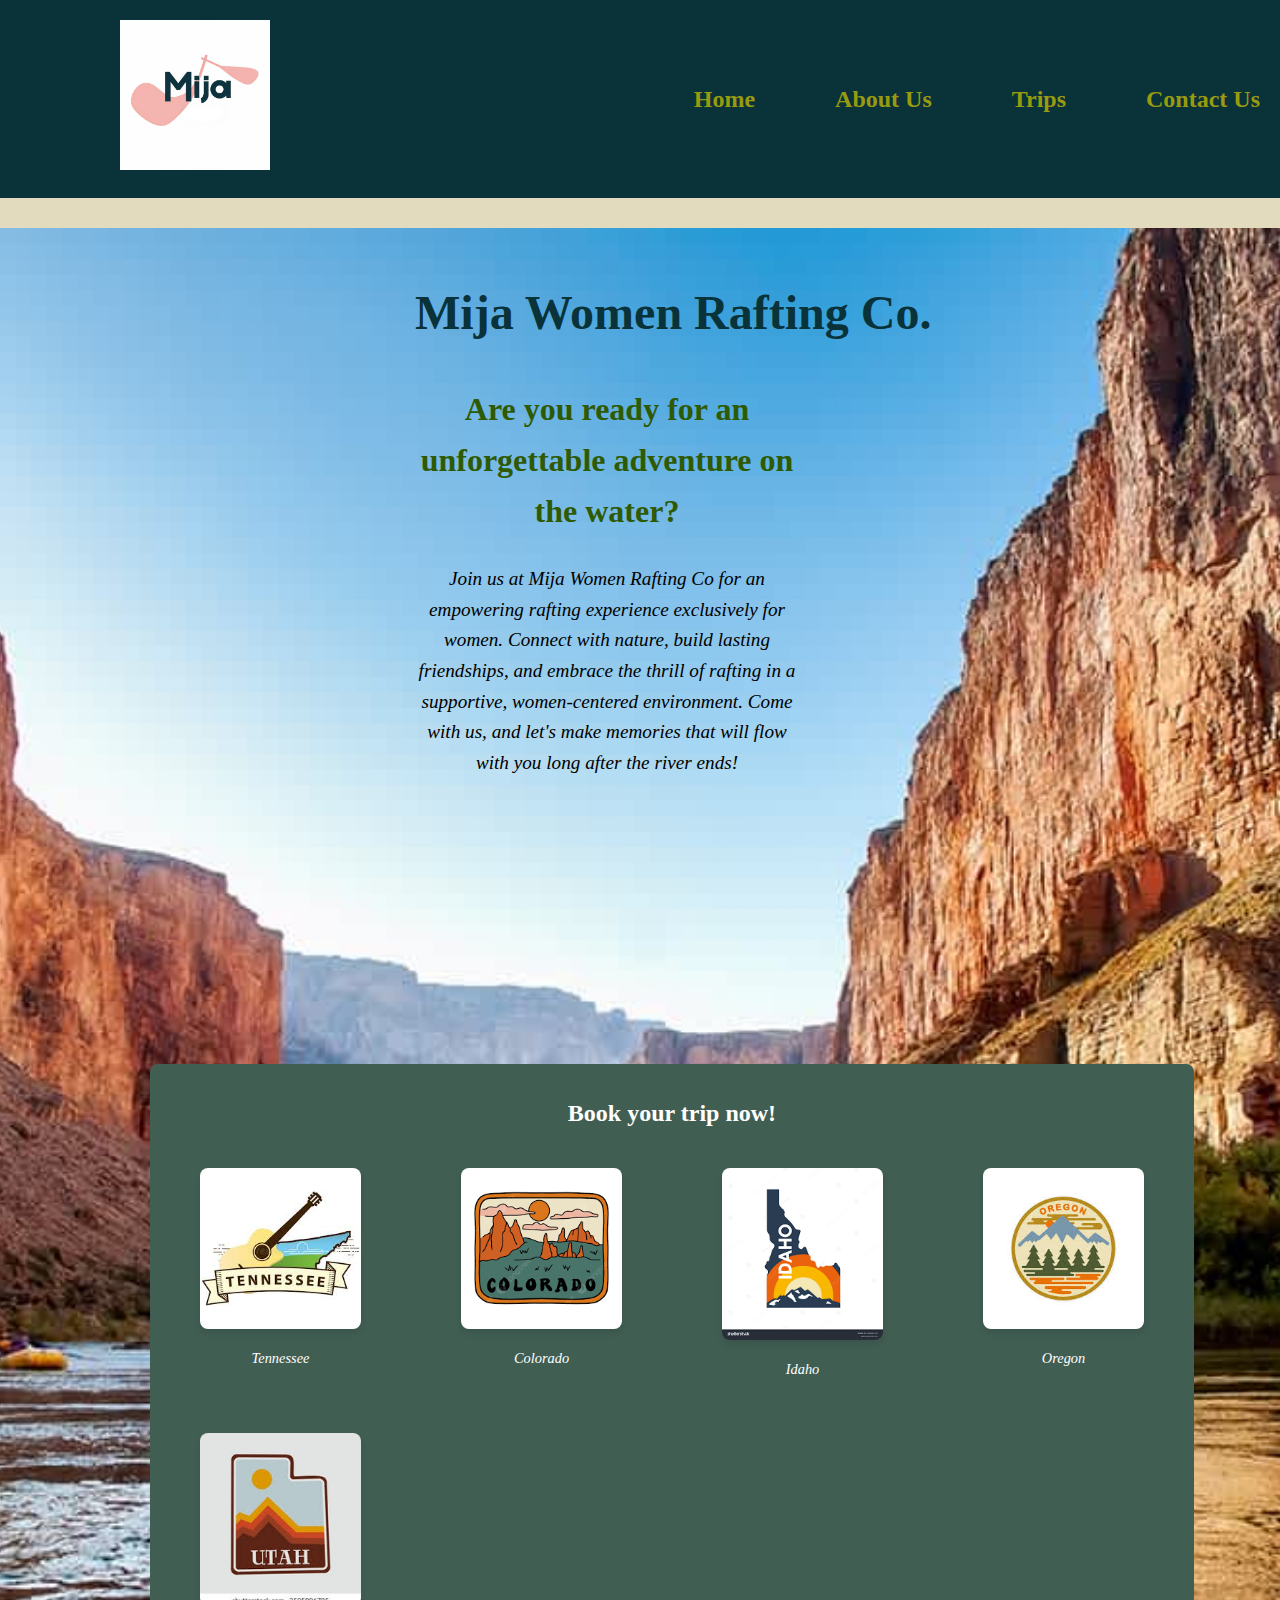
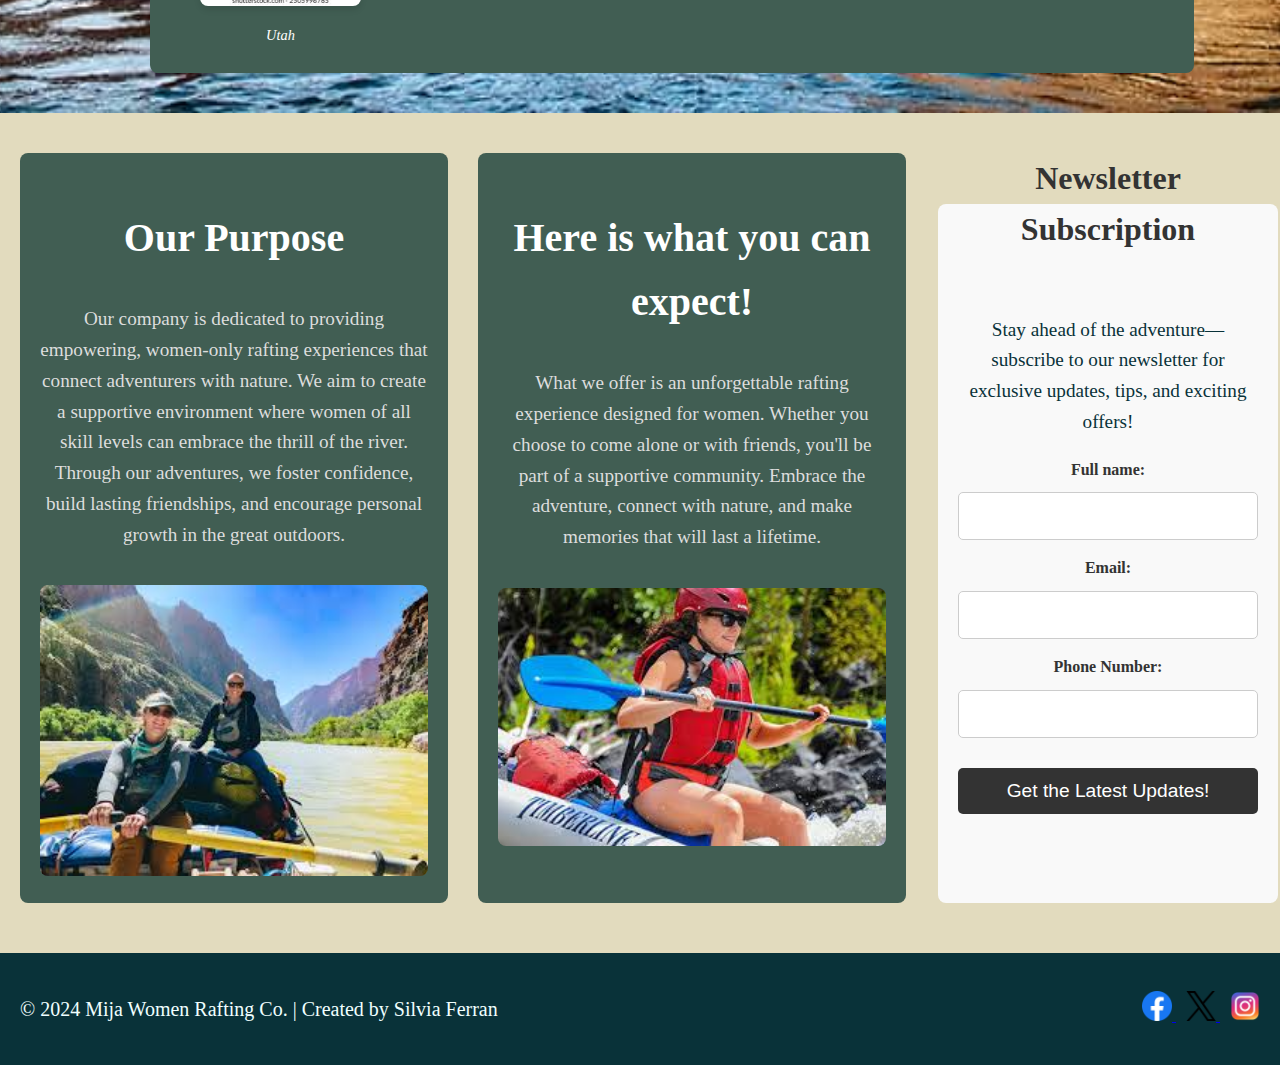
==== wwr/index.html @ 83a9d546 "home" ====
<!DOCTYPE html>
<html lang="en-US">
   <head>
       <meta charset="utf-8">
       <meta name="viewport" content="width=device-width, initial-scale=1">
       <title>About Us | Mija Women Rafting Co.</title>
       <meta name="author" content="Silvia Ferran">
       <meta name="description" content="A rafting company website featuring our history and showcasing images of the services we offer.">
       <link rel="stylesheet" href="styles/rafting.css">
       <link rel="preconnect" href="https://fonts.googleapis.com">
       <link rel="preconnect" href="https://fonts.gstatic.com" crossorigin>
       <link href="https://fonts.googleapis.com/css2?family=Barrio&display=swap" rel="stylesheet">
   </head>
   <body>
    <header class="header">
        <div class="logo-container">
            <img src="images/logo.jpg" alt=" Company Logo" class="logo">
        </div>
        <nav class="nav">
            <ul class="nav-list">   
                <li><a href="index.html">Home</a></li>
                <li><a href="about.html">About Us</a></li>
                <li><a href="trips.html">Trips</a></li>
                <li><a href="contact.html">Contact Us</a></li>
            </ul>
        </nav>   
    </header>
    <main>
        <section class="main-container">
            <div class="container">
                <div class="content">
                    <h1>Mija Women Rafting Co.</h1>
                    <h2>Are you ready for an unforgettable adventure on the water? </h2>
                    <p>Join us at Mija Women Rafting Co for an empowering rafting experience exclusively for women. Connect with nature, build lasting friendships, and embrace the thrill of rafting in a supportive, women-centered environment. Come with us, and let's make memories that will flow with you long after the river ends!</p>
                </div>
                <section class="book-trip">
                    <h2>Book your trip now!</h2>
                    <div class="book-gallery">
                        <figure class="book-item">
                            <img src="images/tennessee.jpeg" alt="image 1">      
                            <figcaption>Tennessee</figcaption>
                        </figure>
                        <figure class="book-item">
                            <img src="images/colorado.png" alt="image 2">     
                            <figcaption>Colorado</figcaption>
                        </figure>
                        <figure class="book-item">
                            <img src="images/idaho.png" alt="image 3">     
                            <figcaption>Idaho</figcaption>
                        </figure>
                        <figure class="book-item">
                            <img src="images/oregon.jpeg" alt="image 4">     
                            <figcaption>Oregon</figcaption>
                        </figure>
                        <figure class="book-item">
                            <img src="images/utah.jpeg" alt="image 5">      
                            <figcaption>Utah</figcaption>
                        </figure>
                    </div>    
                </section>
            </div>
        </section>
        <section class="hero2">
            <div>
                <h2>Our Purpose</h2>
                <article>
                    <p>Our company is dedicated to providing empowering, women-only rafting experiences that connect adventurers with nature. We aim to create a supportive environment where women of all skill levels can embrace the thrill of the river. Through our adventures, we foster confidence, build lasting friendships, and encourage personal growth in the great outdoors.</p>
                    <img src="images/home1.jpeg" alt="purpose">
                </article>
            </div>
            <div>
                <h2>Here is what you can expect!</h2>
                <article>
                    <p>What we offer is an unforgettable rafting experience designed for women. Whether you choose to come alone or with friends, you'll be part of a supportive community. Embrace the adventure, connect with nature, and make memories that will last a lifetime.</p>
                    <img src="images/home2.jpeg" alt="offer">
                </article>
            </div>
            <fieldset class="left-column2">
                <legend>Newsletter Subscription</legend>
                <p>Stay ahead of the adventure—subscribe to our newsletter for exclusive updates, tips, and exciting offers!</p>
                <div class="form-group2">
                    <label for="fullname">Full name:</label>
                    <input type="text" id="fullname" name="fullname">
                </div>
                <div class="form-group2">
                    <label for="useremail">Email:</label>
                    <input type="email" id="useremail" name="useremail">    
                </div>
                <div class="form-group2">
                    <label for="phonenumber">Phone Number:</label>
                    <input type="phone" id="number" name="number">    
                </div>
                <button type="submit">Get the Latest Updates!</button>
            </fieldset>
          </section>
    </main>
    <footer class="footer">
        <div class="footer-content">
            <p>&copy; 2024 Mija Women Rafting Co. | Created by Silvia Ferran</p>
            <div class="footer-icons">
                <a href="https://www.facebook.com/">
                    <img src="images/facebook.webp" alt="Facebook" width="30">
                </a> 
                <a href="https://x.com/?lang=en" >
                    <img src="images/x.webp" alt="x.com" width="30"> 
                </a>
                <a href="https://www.instagram.com/" >
                    <img src="images/instagram.webp" alt="image 5" width="30"> 
                </a>
            </div>
        </div>   
    </footer>
   </body>
</html>
---- wwr/styles/rafting.css ----
:root {
    /* Typography */
    --font-size: 16px;
    --heading-font-size: 2rem;
    --subheading-font-size: 1.5rem;

    /* Colors */
    --primary-color: #093239;
    --second-color: #989b0f;
    --accent-color1: #354752;
    --background1: #E2DBBE;
    --background2: #415e53;
    --text-color1: #2f5a04;

    /* Spacing */
    --padding20: 20px;
    --margin30: 30px;
}

body {
    font-size: var(--font-size);
    color: var(--primary-color);
    background-color: var(--background1);
    margin: 0;
    line-height: 1.6;
    text-align: center;
}

header {
    display: grid;
    grid-template-columns: 1fr auto auto;
    align-items: center;
    padding: var(--padding20);
    background-color: var(--primary-color);
    color: white;
    margin-bottom: 30px;
}

.logo {
    max-height: 150px;
    width: auto;
    margin-left: 100px;
}

.logo-container{
    grid-column: 1; 
    justify-self: end; 
    margin-right: auto;
}

.nav {
    grid-column: 3; 
    justify-self: start; 
}

.nav-list {
    display: flex;
    gap: var(--padding20);
    list-style: none;
    margin: 0;
    padding: 0;
}

.nav-list a {
    text-decoration: none;
    color:var(--second-color);
    font-weight: bold;
    font-size: 1.5rem;
    margin-left: 60px;
}

.hero {
    padding: var(--padding20);
    background-color: azure;
    text-align: center;
}

.hero h1 {
    color: var(--primary-color);
    font-size: 2.5rem;
    margin-bottom: var(--padding20);
}

.hero article {
    display: flex;
    flex-wrap: wrap;
    justify-content: center;
    align-items: center;
    gap: 20px;
    padding: var(--padding20);
    background-color: var(--background2);
    border-radius: 8px;
    box-shadow: 0 4px 6px rgba(0, 0, 0, 0.1);
}

.hero article img {
    flex: 0 0 200px;
    border-radius: 5px;
}

.hero article p {
    flex: 1;
    font-size: 1.2rem;
    color: white;
}

.history {
    padding: 40px;
    background-color: azure;
    box-shadow: 0 4px 6px rgba(0, 0, 0, 0.1);
    margin: var(--margin30) auto;
}

.history h2 {
    font-size: 2.1rem;
    color: var(--primary-color);
}

.history-content {
    display: grid;
    grid-template-columns: 1fr auto 1fr;
    gap: var(--padding20);
    align-items: center;
}

.history-image img {
    max-width: 100%;
    border-radius: 8px;
}

.adventures {
    padding: var(--padding20);
    background-color: var(--background2);
    color: white;
    text-align: center;
    border-radius: 8px;
    margin-bottom: 30px;
}

.adventures h2 {
    font-size: 2rem;
    color: azure;
    margin-bottom: var(--padding20);
}

.adventure-gallery {
    display: grid;
    grid-template-columns: repeat(auto-fit, minmax(200px, 1fr));
    gap: 20px;
}

.adventure-item img {
    width: 100%;
    height: auto;
    border-radius: 8px;
    box-shadow: 0 4px 6px rgba(0, 0, 0, 0.1);
}

.adventure-item figcaption {
    font-size: 0.9rem;
    margin-top: 10px;
    font-style: italic;
}

.footer {
    background-color: var(--primary-color);
    color: var(--second-color);
    display: flex;
    justify-content: space-between;
    align-items: center;
    padding: var(--padding20);
    margin-top: 50px;
}

.footer p{
    color: azure;
}

.footer-content{
    display: flex;
    justify-content: space-between;
    align-items: center;
    width: 100%; 
}

.footer-icons a img {
    width: 30px;
    height: 30px;
    margin-left: 10px;
}

.main{
    max-width: 1200px;
    margin: auto;
    padding: 20px;
}
.form-container {
    display: grid;
    grid-template-columns: 1fr 1fr;
    gap: 20px;
    width: 100%;
    max-width: 1200px;
    margin: 0 auto;
}

.right-column {
    padding: 20px;
    border: 1px solid #000;
    word-wrap: break-word;
    max-width: 100%;
    border-radius: 8px;
    background-color:#9dbbaf;
}

.left-column{
    padding: 20px;
    border: 1px solid #000;
    word-wrap: break-word;
    max-width: 100%;
    border-radius: 8px;
    background-color: #9dbbaf;
}

fieldset {
    border: none;
    padding: 15px;
    border-radius: 8px;
    flex: 1;
    min-width: 300px;
}

legend {
    font-size: 30px;
    font-weight: bold;
    color: #333;
}

.form-group {
    margin-bottom: 10px;
    margin-right: 15px;
    font-size: 20px;
    text-align: left;
}

.form-radio{
    display: flex;
    flex-direction:row;
    font-size: 16px;

}

.radio-group label {
    display: flex;
    align-items: center; 
    font-size: 16px; 
    color: #000; 
}

.radio-group input[type="radio"] {
    margin-right: 10px; 
}

.form-checkbox{
    display: flex;
    align-items: center; 
    font-size: 16px;
    color: #333; 
}

.checkbox-group input[type="checkbox"] {
    margin-right: 10px; 
}

p{
    font-size: 20px;
    color:#000;
}

label {
    display: block;
    margin-bottom: 5px;
    font-weight: bold;
    color: #000;
}

input, textarea, select {
    width: 100%;
    padding: 8px;
    border: 1px solid #ccc;
    border-radius: 5px;
    font-size: 16px;
}

textarea {
    resize: none;
}


button {
    width: 60%;
    padding: 10px;
    background-color:#415e53;
    color: white;
    border: none;
    border-radius: 5px;
    font-size: 20px;
    cursor: pointer;
    
}

button:hover {
    background-color:#9dbbaf;
    
}

.google-maps {
    margin-top: 15px;
    margin-bottom: 35px;
}

.image-row {
    display: flex;
    gap: 20px;
    justify-content: center;
    align-items: center;
    flex-wrap: wrap;
}

.image-item {
    text-align: center; 
    max-width: 150px; 
}

.image-item img {
    width: 100%;
    height: auto;
    border-radius: 8px; 
    box-shadow: 0 4px 6px rgba(0, 0, 0, 0.1); 
}

.image-item p {
    margin-top: 10px;
    font-size: 16px; /* Adjust font size */
    color: #000;
    font-weight: bold;
}

@media (max-width: 768px) {
    .form-container {
        grid-template-columns: 1fr; 
    }
}

.footer-link a {
    color:#E2DBBE;
    font-size: 18px;
    text-decoration: none;
    margin-top: 10px;
}

.footer-links a:hover {
    color:beige;
}

h3{
    font-size: 30px;
    font-weight: bold;
    color: #333;
}

.main {
    background-color: #fff;
    text-align: center;
    padding: 40px 0;
}

.container {
    width: 100%;
    margin: 0 auto;
    background-image: url('../images/rafting.jpg');
    background-size: cover;
    background-position: center;
    background-repeat: no-repeat;
    min-height: 400px;
    padding: 10px;
}

.content{
    padding: 5px;
    width: 30%;
    margin-left: 400px;
    margin-right: auto; 
}

.content h1  {
    font-size: 3rem;
    white-space: nowrap;
    
}

.content h2  {
    font-size: 2rem; 
    color: var(--text-color1);
}

.content p {
    font-size: 1.2rem;
    margin-bottom: 280px;
    font-style: italic;
}

.book-trip{
    padding: 10px;
    background-color: var(--background2);
    color: white;
    text-align: center;
    border-radius: 8px;
    margin-bottom: 30px;
    margin-left: 140px;
    margin-right: 40px;
    width: 80%;
}

.book h2 {
    font-size: 2rem;
    color: azure;
    margin-bottom: var(--padding20);
}

.book-gallery {
    display: grid;
    grid-template-columns: repeat(auto-fit, minmax(200px, 1fr));
    gap: 20px;
}

.book-item img {
    width: 100%;
    height: auto;
    border-radius: 8px;
    box-shadow: 0 4px 6px rgba(0, 0, 0, 0.1);
}

.book-item figcaption {
    font-size: 0.9rem;
    margin-top: 10px;
    font-style: italic;
}

.images {
    display: flex;
    flex-direction: column;
    align-items: center;
    justify-content:center;
    margin-top: 30px;
}

.image-item {
    width: 30%;
    margin: 10px;
    text-align: center;   
}

.image-item img {
    width: 150%;
    height: auto;
    border-radius: 8px;
}

.image-item label {
    display: block;
    font-size: 1.5rem;
    font-weight: bold;
    margin-top: 10px;
    margin-right: 20px;
}

.hero2 {
    display: flex;
    justify-content: space-between;
    gap: 30px;
    margin-top: 40px;
    margin-left: 20px;
}

.hero2 > div {
    background-color: var(--background2);
    padding: 20px;
    border-radius: 8px;
    display: flex;
    flex-direction: column;
    width: 45%;
    color: white; 
}

.hero2 h2 {
    font-size: 2.5rem;
    margin-bottom: 15px;
    font-weight: bold;
    color: #fff;  
}

.hero2 article p {
    font-size: 1.2rem;
    color: #ddd;  
    line-height: 1.6;
    margin-bottom: 20px;
}

.hero2 img {
    width: 100%;
    height: auto;
    border-radius: 8px; 
    margin-top: 15px; 
}

.left-column2 {
    background-color: #f9f9f9; 
    padding: 20px;
    border-radius: 8px;
    width: 100%;
}

.left-column2 legend {
    font-size: 2rem;
    margin-bottom: 20px;
    font-weight: bold;
    color: #333;
}

.left-column2 p {
    font-size: 1.2rem;
    color:var(--primary-color)
    margin-bottom: 20px;
}

.left-column2 .form-group2 {
    margin-bottom: 15px;
}

.left-column2 .form-group2 label {
    display: block;
    margin-bottom: 5px;
    font-size: 1rem;
    color: #333;
}

.left-column2 .form-group2 input {
    width: 100%;
    padding: 12px;
    font-size: 1.2rem;
    border-radius: 5px;
    border: 1px solid #ccc;
    margin-top: 5px;
    box-sizing: border-box;
}

.left-column2 button {
    width: 100%;
    padding: 12px;
    background-color: #333; 
    color: white;
    font-size: 1.2rem;
    border: none;
    border-radius: 5px;
    cursor: pointer;
    margin-top: 15px; 
}

/* Button hover effect */
.left-column2 button:hover {
    background-color: #555; /* Lighter shade when hovering */
}
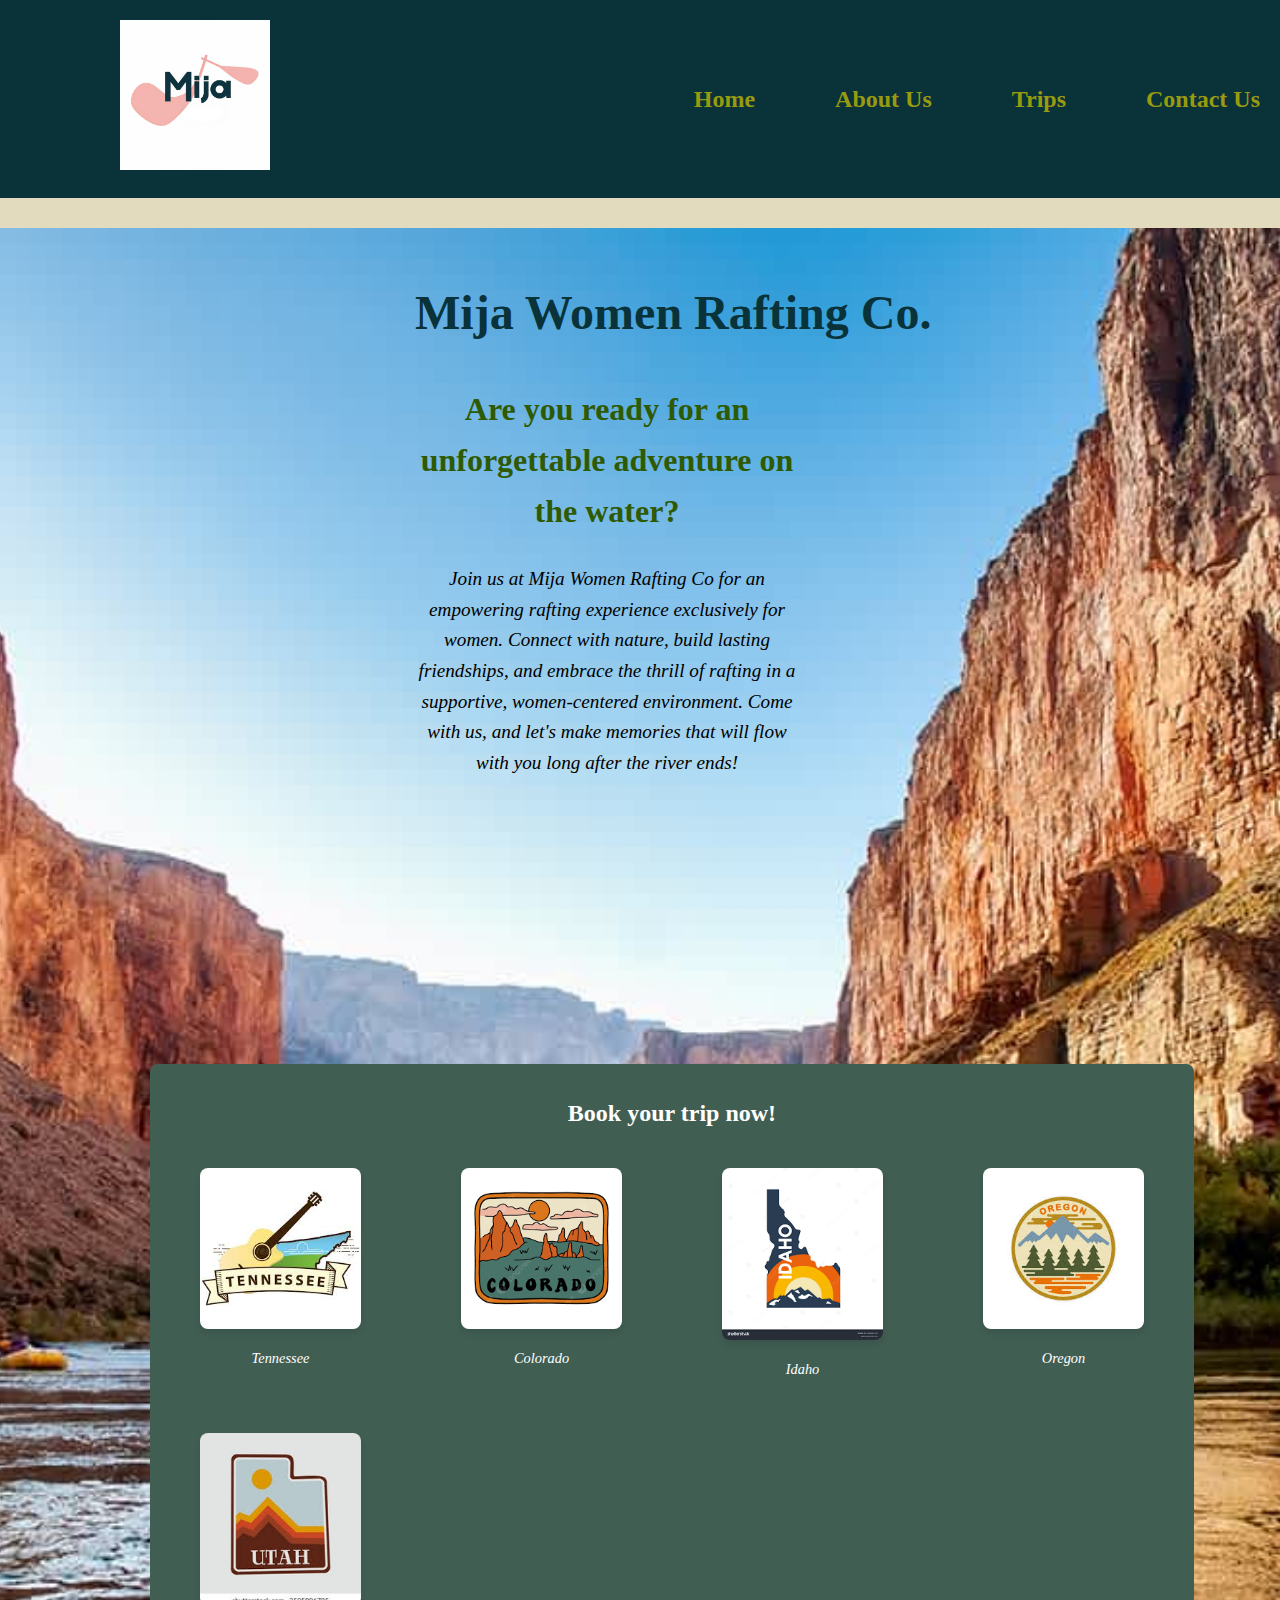
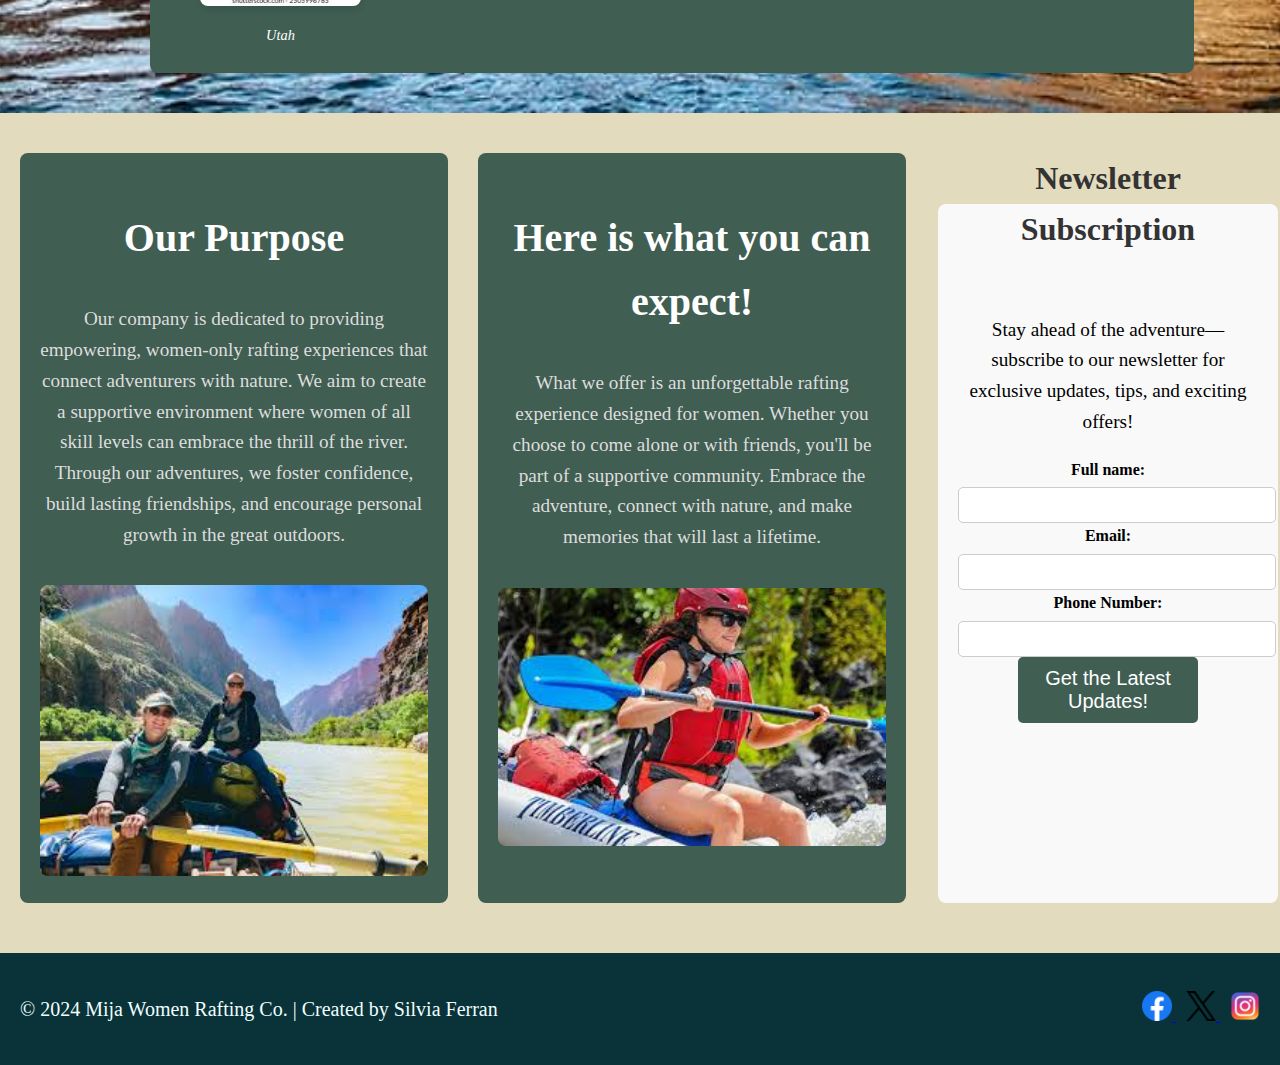
==== commit 7f8d7967: "home" ====
--- a/wwr/index.html
+++ b/wwr/index.html
@@ -87,8 +87,8 @@
                     <input type="email" id="useremail" name="useremail">    
                 </div>
                 <div class="form-group2">
-                    <label for="phonenumber">Phone Number:</label>
-                    <input type="phone" id="number" name="number">    
+                    <label for="phone">Phone Number:</label>
+                    <input type="number" id="phone" name="phone">    
                 </div>
                 <button type="submit">Get the Latest Updates!</button>
             </fieldset>
--- a/wwr/styles/rafting.css
+++ b/wwr/styles/rafting.css
@@ -529,7 +529,7 @@
 
 .left-column2 p {
     font-size: 1.2rem;
-    color:var(--primary-color)
+    color:var(--primary-color;
     margin-bottom: 20px;
 }
 
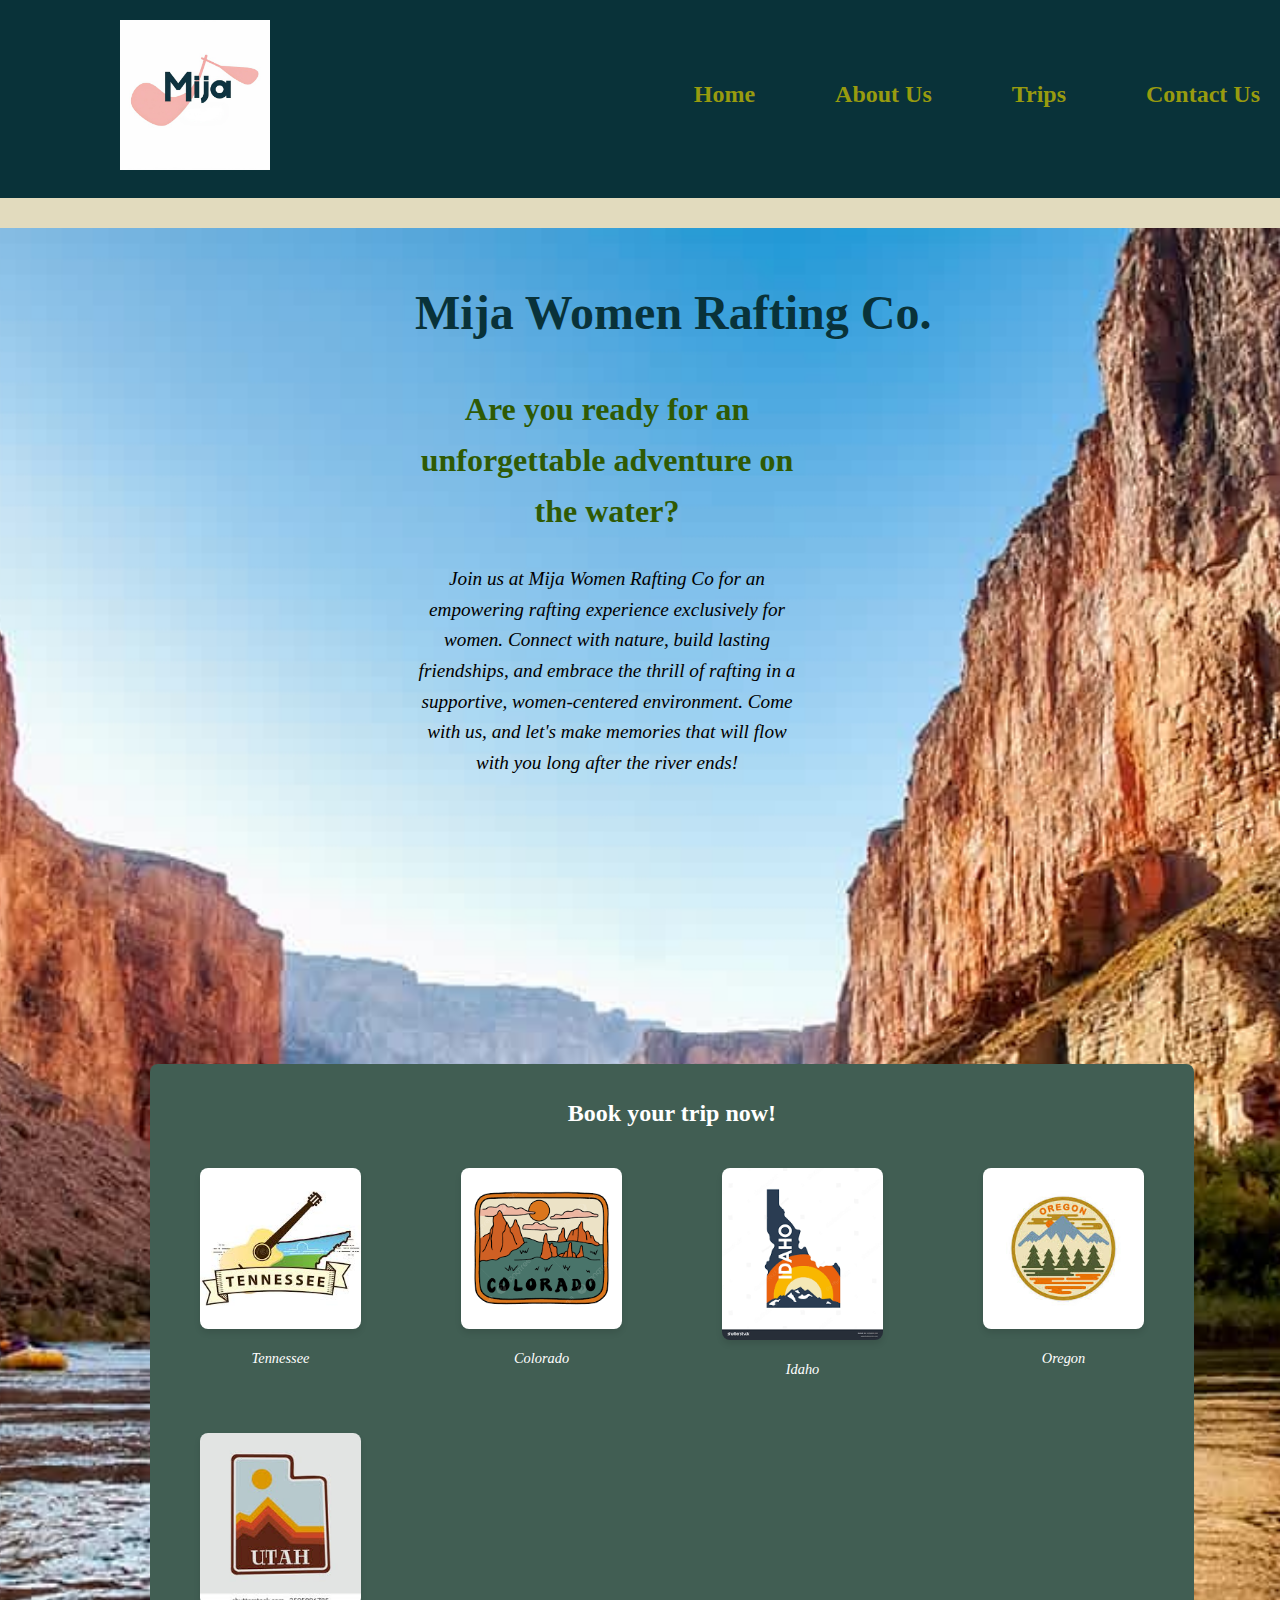
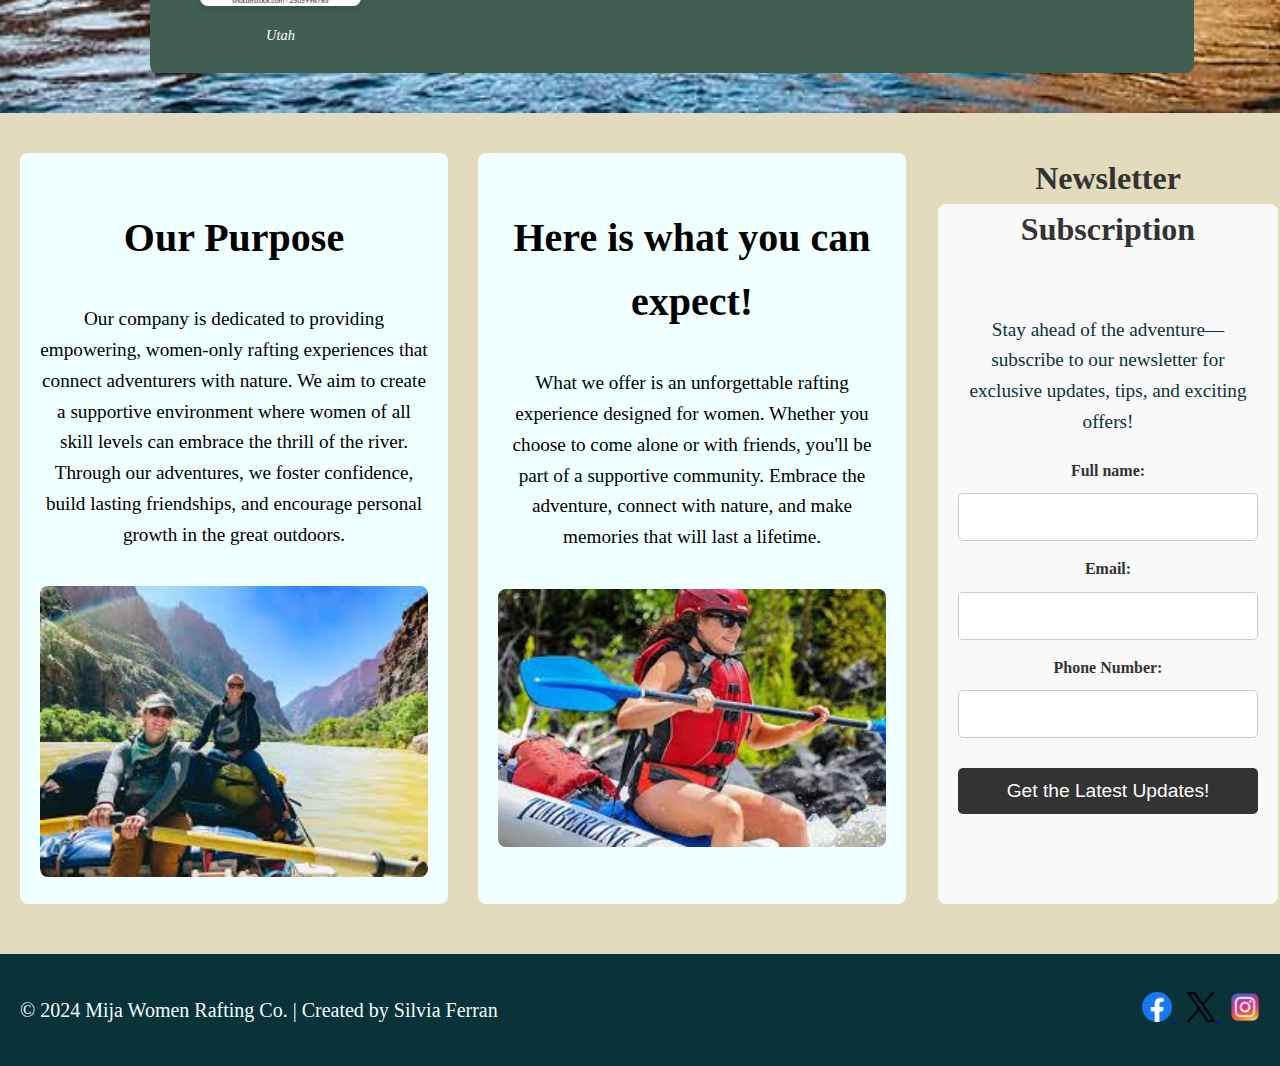
==== commit 2c5583bf: "trips" ====
--- a/wwr/index.html
+++ b/wwr/index.html
@@ -3,7 +3,7 @@
    <head>
        <meta charset="utf-8">
        <meta name="viewport" content="width=device-width, initial-scale=1">
-       <title>About Us | Mija Women Rafting Co.</title>
+       <title>Home | Mija Women Rafting Co.</title>
        <meta name="author" content="Silvia Ferran">
        <meta name="description" content="A rafting company website featuring our history and showcasing images of the services we offer.">
        <link rel="stylesheet" href="styles/rafting.css">
--- a/wwr/styles/rafting.css
+++ b/wwr/styles/rafting.css
@@ -483,25 +483,25 @@
 }
 
 .hero2 > div {
-    background-color: var(--background2);
+    background-color:azure;
     padding: 20px;
     border-radius: 8px;
     display: flex;
     flex-direction: column;
     width: 45%;
-    color: white; 
+    color: black; 
 }
 
 .hero2 h2 {
     font-size: 2.5rem;
     margin-bottom: 15px;
     font-weight: bold;
-    color: #fff;  
+    color: black; 
 }
 
 .hero2 article p {
     font-size: 1.2rem;
-    color: #ddd;  
+    color:black; 
     line-height: 1.6;
     margin-bottom: 20px;
 }
@@ -510,7 +510,7 @@
     width: 100%;
     height: auto;
     border-radius: 8px; 
-    margin-top: 15px; 
+    margin-top: 16px; 
 }
 
 .left-column2 {
@@ -529,7 +529,7 @@
 
 .left-column2 p {
     font-size: 1.2rem;
-    color:var(--primary-color;
+    color:var(--primary-color);
     margin-bottom: 20px;
 }
 
@@ -566,7 +566,144 @@
     margin-top: 15px; 
 }
 
-/* Button hover effect */
 .left-column2 button:hover {
-    background-color: #555; /* Lighter shade when hovering */
-}+    background-color: #555; 
+}
+
+table {
+    width: 100%;
+    border-collapse: collapse;
+    margin-top: 20px;
+}
+
+table, th, td {
+    border: 2px solid black;
+}
+
+th, td {
+    padding: 12px;
+    text-align: center;
+    font-size: 20px;
+}
+
+th {
+    background-color: var(--second-color);
+    color: white;
+    font-size: 20px;
+}
+
+tbody tr:nth-child(even) {
+    background-color: #f2f2f2;
+}
+
+caption {
+    font-size: 2rem;
+    margin-bottom: 10px;
+    font-weight: bold;
+}
+
+.program-container{
+    background-color:#9dbbaf;
+    padding: 20px;
+    margin: 20px auto;
+    max-width: 1200px;
+    border: 1px solid #ddd;
+    border-radius: 8px;
+}
+
+.promotion{
+    font-size: 15px;
+}
+
+.promotion h2{
+    font-size: 30px;
+}
+
+ul {
+    list-style-type: none; 
+    margin-left: 0;
+    text-align: justify;
+}
+
+li {
+    margin-bottom: 10px; 
+    font-size: 18px; 
+    line-height: 1.6;
+}
+
+.state-container {
+    background-color: var(--background2);
+    padding: 20px;
+    margin: 20px auto;
+    max-width: 1200px;
+    border: 1px solid #ddd;
+    border-radius: 8px;
+}
+
+.trip-container {
+    border-radius: 8px;
+    display: grid;
+    grid-template-columns: 1fr 1fr 1fr;  
+    gap: 20px;
+}
+
+
+.logo2 {
+    max-height: 250px;
+    width: auto;
+    margin-left: 10px;
+    margin-top: 70px; 
+}
+
+
+.logo-container {
+    grid-column: 1; 
+    justify-self: end;
+}
+
+
+.trip {
+    padding: 10px;
+    color: white; 
+    margin-bottom: 40px;
+    grid-column: 2; 
+}
+
+
+.trip-images {
+    display: flex;
+    flex-direction: column;
+    gap: 20px;
+    grid-column: 3; 
+}
+
+.trip-images img {
+    width: 60%;
+    height: auto;
+    border-radius: 8px;
+    box-shadow: 0 4px 6px rgba(0, 0, 0, 0.1);
+    margin-left: 70px; 
+    margin-top: 30px;
+}
+
+.button2-container {
+    display: flex;
+    justify-content: center;
+    gap: 20px;
+    margin-top: 20px;
+    margin-bottom: 20px;
+    width: 100%;
+}
+
+.button2 {
+    padding: 10px 20px;
+    background-color: var(--second-color);
+    color: white;
+    border: none;
+    cursor: pointer;
+    font-size: 16px;
+    border-radius: 5px;
+    width: auto;
+    display: inline-block;
+}
+
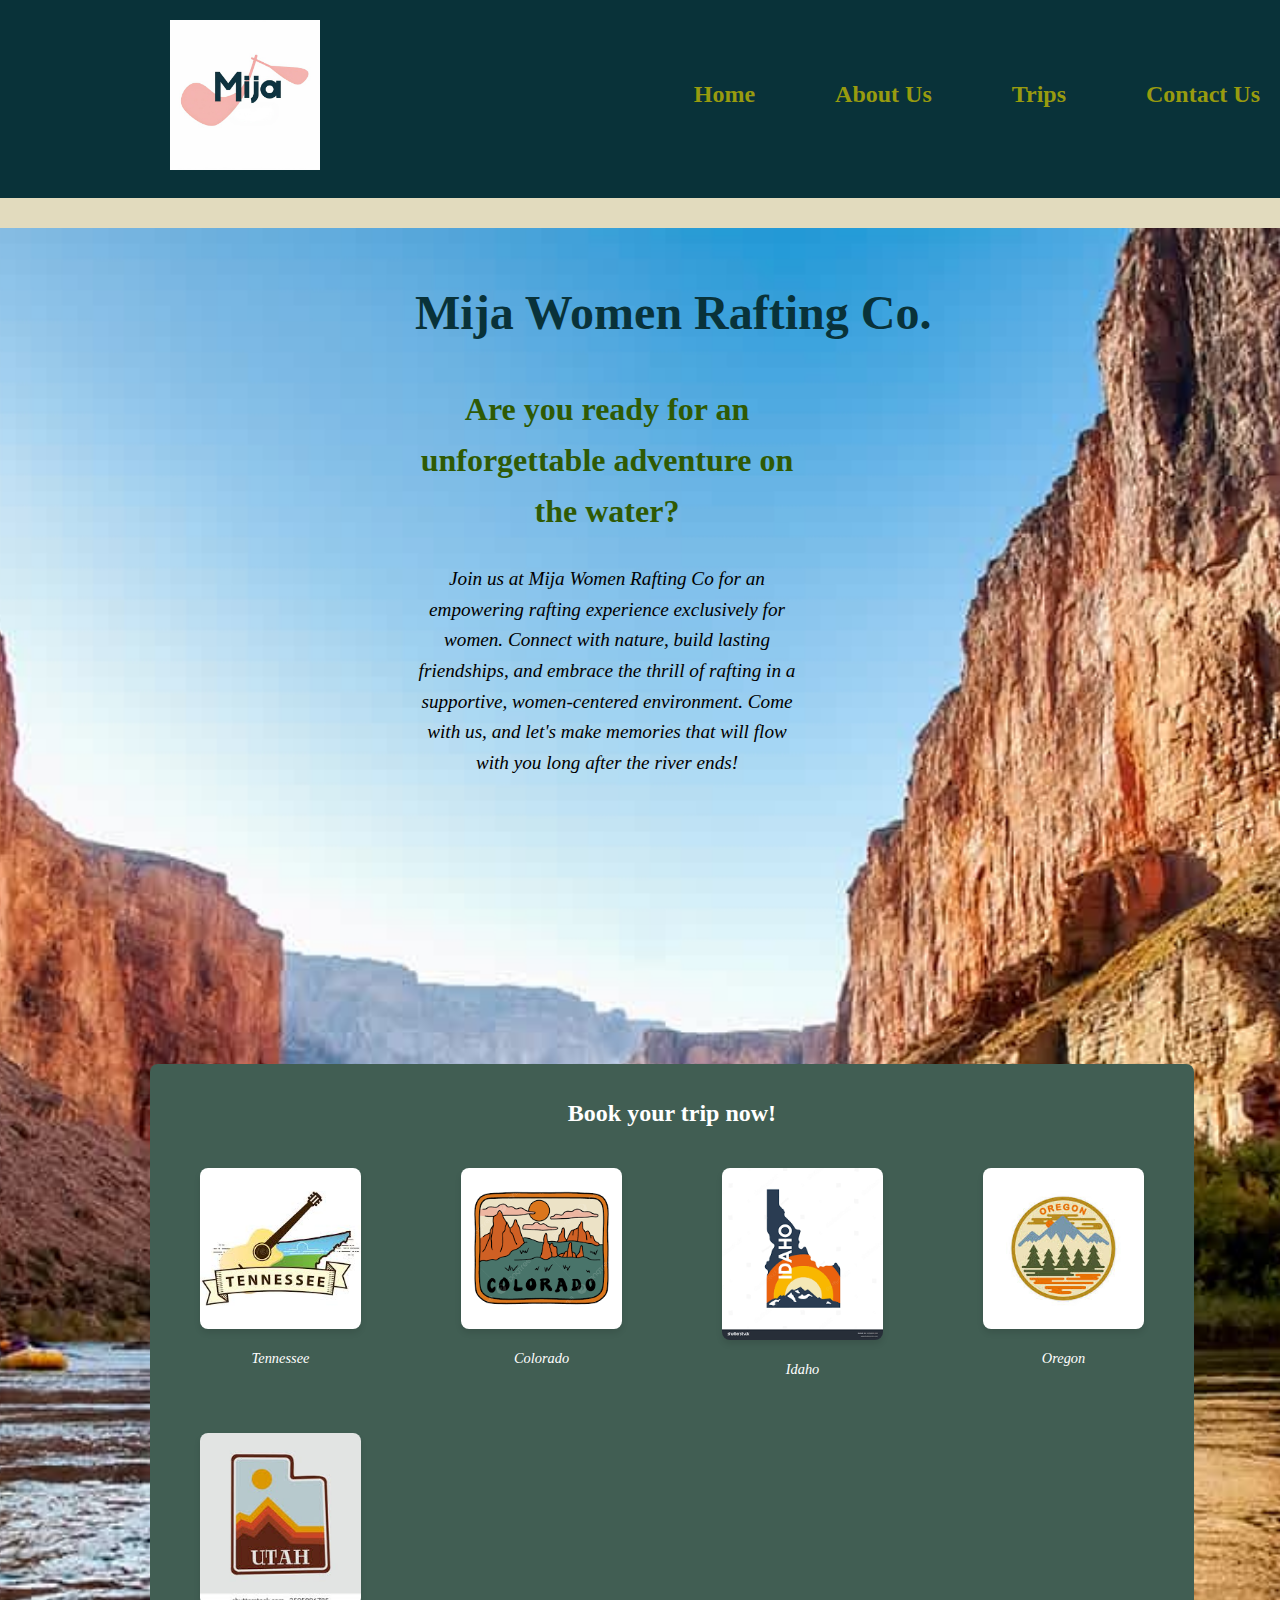
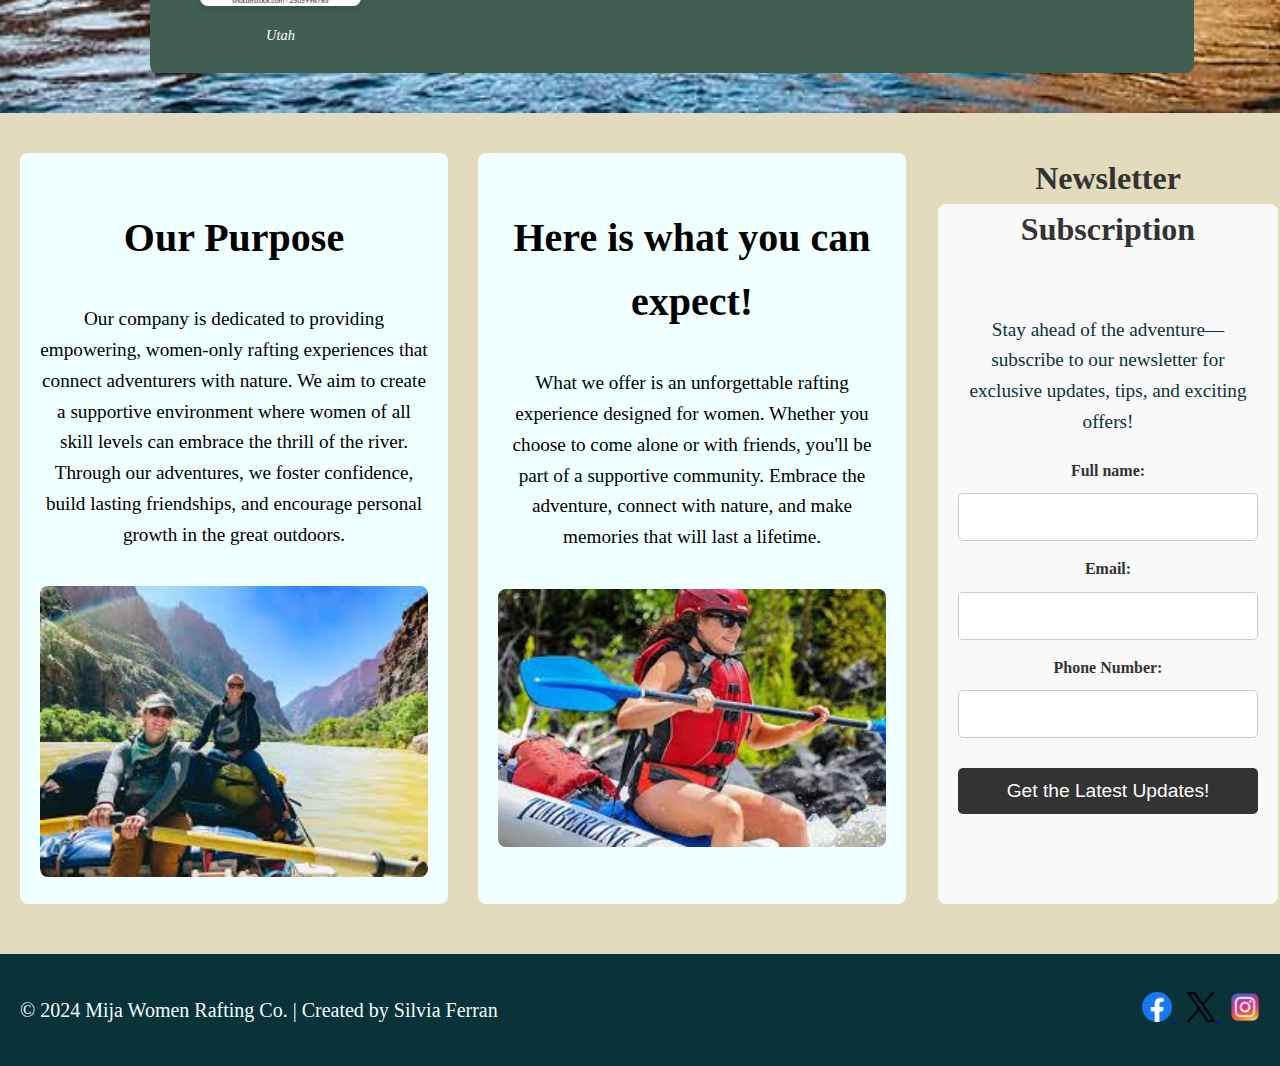
==== commit fa07aa20: "trip" ====
--- a/wwr/index.html
+++ b/wwr/index.html
@@ -5,7 +5,7 @@
        <meta name="viewport" content="width=device-width, initial-scale=1">
        <title>Home | Mija Women Rafting Co.</title>
        <meta name="author" content="Silvia Ferran">
-       <meta name="description" content="A rafting company website featuring our history and showcasing images of the services we offer.">
+       <meta name="description" content="A rafting company website showcasing the various states where we offer services, our mission, and a newsletter subscription.">
        <link rel="stylesheet" href="styles/rafting.css">
        <link rel="preconnect" href="https://fonts.googleapis.com">
        <link rel="preconnect" href="https://fonts.gstatic.com" crossorigin>
--- a/wwr/styles/rafting.css
+++ b/wwr/styles/rafting.css
@@ -584,12 +584,17 @@
     padding: 12px;
     text-align: center;
     font-size: 20px;
+    color: black;
 }
 
 th {
     background-color: var(--second-color);
     color: white;
     font-size: 20px;
+}
+.book-link {
+    text-decoration: none;
+    color: black;
 }
 
 tbody tr:nth-child(even) {
@@ -640,6 +645,11 @@
     border-radius: 8px;
 }
 
+.state-container h4{
+    font-size: 30px;
+    color: rgb(227, 245, 91);
+}
+
 .trip-container {
     border-radius: 8px;
     display: grid;
@@ -659,6 +669,7 @@
 .logo-container {
     grid-column: 1; 
     justify-self: end;
+    margin-left: 50px;
 }
 
 
@@ -693,17 +704,25 @@
     margin-top: 20px;
     margin-bottom: 20px;
     width: 100%;
+    font-family: Arial, Helvetica, sans-serif;
 }
 
 .button2 {
     padding: 10px 20px;
-    background-color: var(--second-color);
-    color: white;
+    background-color:rgb(227, 245, 91);
+    color:black;
     border: none;
     cursor: pointer;
     font-size: 16px;
     border-radius: 5px;
     width: auto;
     display: inline-block;
-}
-
+    text-align: none;
+}
+
+.button2-container a{
+    text-decoration: none;
+    font-family: Arial, Helvetica, sans-serif;
+    font-style: initial;
+}
+
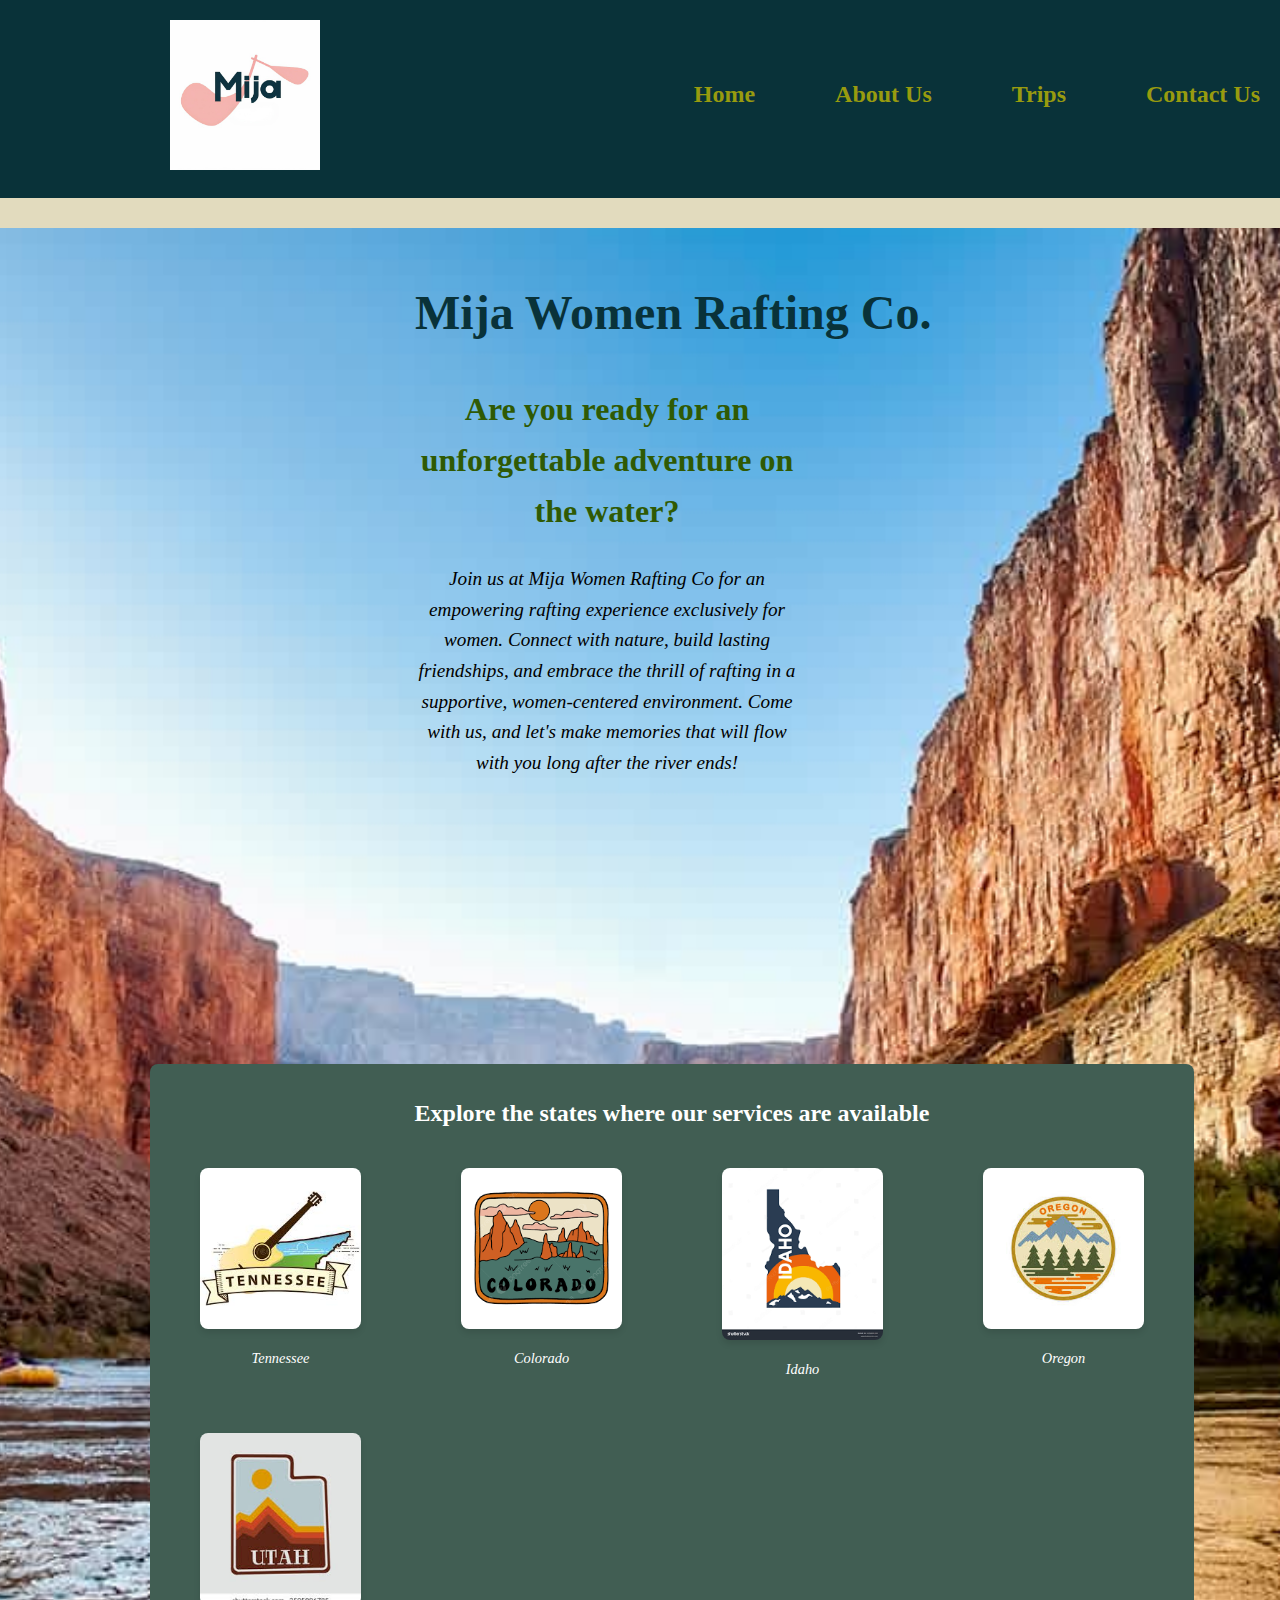
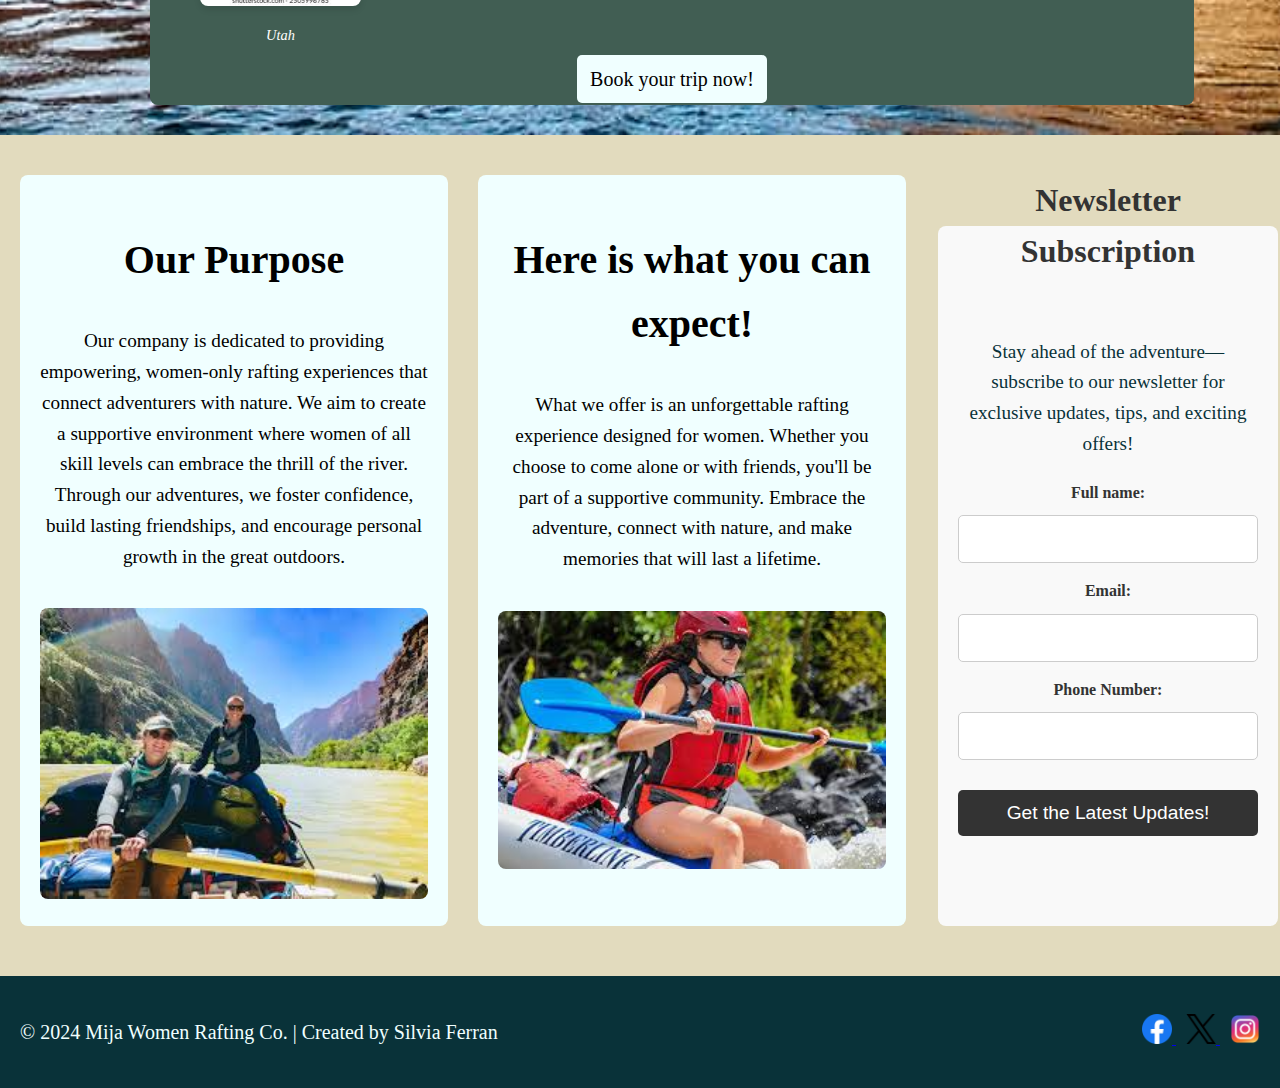
==== commit 33bacf89: "trip" ====
--- a/wwr/index.html
+++ b/wwr/index.html
@@ -34,7 +34,7 @@
                     <p>Join us at Mija Women Rafting Co for an empowering rafting experience exclusively for women. Connect with nature, build lasting friendships, and embrace the thrill of rafting in a supportive, women-centered environment. Come with us, and let's make memories that will flow with you long after the river ends!</p>
                 </div>
                 <section class="book-trip">
-                    <h2>Book your trip now!</h2>
+                    <h2>Explore the states where our services are available</h2>
                     <div class="book-gallery">
                         <figure class="book-item">
                             <img src="images/tennessee.jpeg" alt="image 1">      
@@ -56,7 +56,8 @@
                             <img src="images/utah.jpeg" alt="image 5">      
                             <figcaption>Utah</figcaption>
                         </figure>
-                    </div>    
+                    </div> 
+                    <a href="trips.html" class="button4" >Book your trip now!</a>  
                 </section>
             </div>
         </section>
--- a/wwr/styles/rafting.css
+++ b/wwr/styles/rafting.css
@@ -415,10 +415,25 @@
     color: white;
     text-align: center;
     border-radius: 8px;
-    margin-bottom: 30px;
+    margin-bottom: 20px;
     margin-left: 140px;
     margin-right: 40px;
     width: 80%;
+}
+
+.book-trip a{
+    font-size: 20px;
+    color: black;
+    text-decoration: none;
+}
+
+.button4 {
+    background-color: azure;
+    padding: 13px;
+    margin-bottom: 20px;
+    border: none;
+    border-radius: 5px;
+    cursor: pointer;
 }
 
 .book h2 {
@@ -588,13 +603,14 @@
 }
 
 th {
-    background-color: var(--second-color);
-    color: white;
+    background-color: var(--background1);
+    color: black;
     font-size: 20px;
 }
 .book-link {
     text-decoration: none;
     color: black;
+    padding: 10px;
 }
 
 tbody tr:nth-child(even) {
@@ -717,7 +733,6 @@
     border-radius: 5px;
     width: auto;
     display: inline-block;
-    text-align: none;
 }
 
 .button2-container a{
